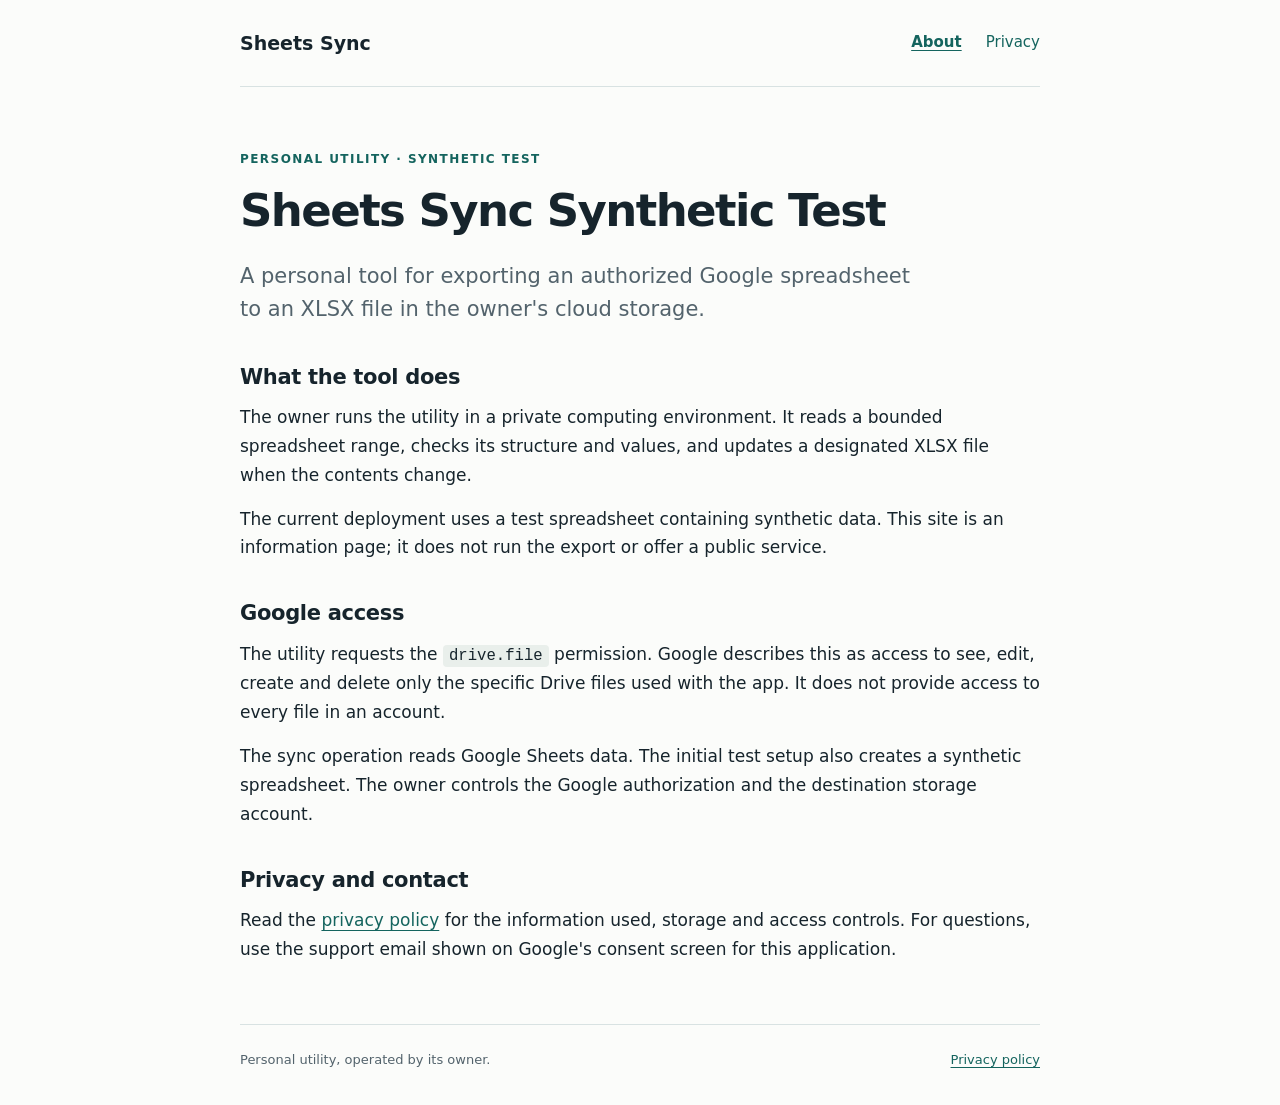
==== index.html @ e842ac77 "Add static information and privacy pages Personal utility information only. No runtime implementatio" ====
<!doctype html>
<html lang="en">
<head>
  <meta charset="utf-8">
  <meta name="viewport" content="width=device-width, initial-scale=1">
  <meta name="robots" content="noindex, nofollow">
  <meta name="description" content="Information about a personal Google Sheets export utility.">
  <title>Sheets Sync Synthetic Test</title>
  <link rel="stylesheet" href="styles.css">
</head>
<body>
  <header class="site-header"><a class="wordmark" href="index.html">Sheets Sync</a><nav aria-label="Main navigation"><a aria-current="page" href="index.html">About</a><a href="privacy.html">Privacy</a></nav></header>
  <main>
    <p class="eyebrow">Personal utility · Synthetic test</p>
    <h1>Sheets Sync Synthetic Test</h1>
    <p class="lead">A personal tool for exporting an authorized Google spreadsheet to an XLSX file in the owner's cloud storage.</p>
    <section aria-labelledby="purpose"><h2 id="purpose">What the tool does</h2><p>The owner runs the utility in a private computing environment. It reads a bounded spreadsheet range, checks its structure and values, and updates a designated XLSX file when the contents change.</p><p>The current deployment uses a test spreadsheet containing synthetic data. This site is an information page; it does not run the export or offer a public service.</p></section>
    <section aria-labelledby="access"><h2 id="access">Google access</h2><p>The utility requests the <code>drive.file</code> permission. Google describes this as access to see, edit, create and delete only the specific Drive files used with the app. It does not provide access to every file in an account.</p><p>The sync operation reads Google Sheets data. The initial test setup also creates a synthetic spreadsheet. The owner controls the Google authorization and the destination storage account.</p></section>
    <section aria-labelledby="contact"><h2 id="contact">Privacy and contact</h2><p>Read the <a href="privacy.html">privacy policy</a> for the information used, storage and access controls. For questions, use the support email shown on Google's consent screen for this application.</p></section>
  </main>
  <footer><span>Personal utility, operated by its owner.</span><a href="privacy.html">Privacy policy</a></footer>
</body>
</html>
---- styles.css ----
:root{color-scheme:light;--ink:#16242c;--muted:#53636c;--line:#d8e2e2;--accent:#14645e;--paper:#fbfcfa}
*{box-sizing:border-box}body{margin:0;background:var(--paper);color:var(--ink);font:17px/1.7 system-ui,-apple-system,BlinkMacSystemFont,"Segoe UI",sans-serif}a{color:var(--accent);text-underline-offset:.22em}a:hover{text-decoration-thickness:2px}a:focus-visible{outline:3px solid #dc9a33;outline-offset:5px}.site-header,main,footer{width:min(800px,calc(100% - 48px));margin-inline:auto}.site-header{display:flex;align-items:center;justify-content:space-between;gap:24px;padding:27px 0;border-bottom:1px solid var(--line)}.wordmark{font-size:19px;font-weight:750;text-decoration:none;color:var(--ink)}nav{display:flex;gap:24px}nav a{text-decoration:none;font-size:15px}nav [aria-current=page]{font-weight:700;text-decoration:underline}main{padding:62px 0 45px}.eyebrow{margin:0 0 15px;color:var(--accent);font-weight:700;font-size:12px;letter-spacing:.12em;text-transform:uppercase}h1{font-size:clamp(32px,5vw,45px);line-height:1.15;letter-spacing:-.035em;max-width:690px;margin:0 0 24px}.lead{font-size:21px;line-height:1.55;max-width:680px;color:var(--muted);margin:0 0 25px}section{margin-top:38px}h2{font-size:21px;line-height:1.3;letter-spacing:-.015em;margin:0 0 12px}p{margin:0 0 15px}code{background:#e9efeb;border-radius:4px;padding:2px 6px;font-size:.92em}.date{font-size:14px;color:var(--muted)}footer{display:flex;justify-content:space-between;gap:20px;border-top:1px solid var(--line);padding:24px 0 35px;font-size:13px;color:var(--muted)}@media(max-width:520px){.site-header,main,footer{width:calc(100% - 36px)}main{padding-top:40px}footer{flex-direction:column;gap:7px}.lead{font-size:19px}section{margin-top:30px}}
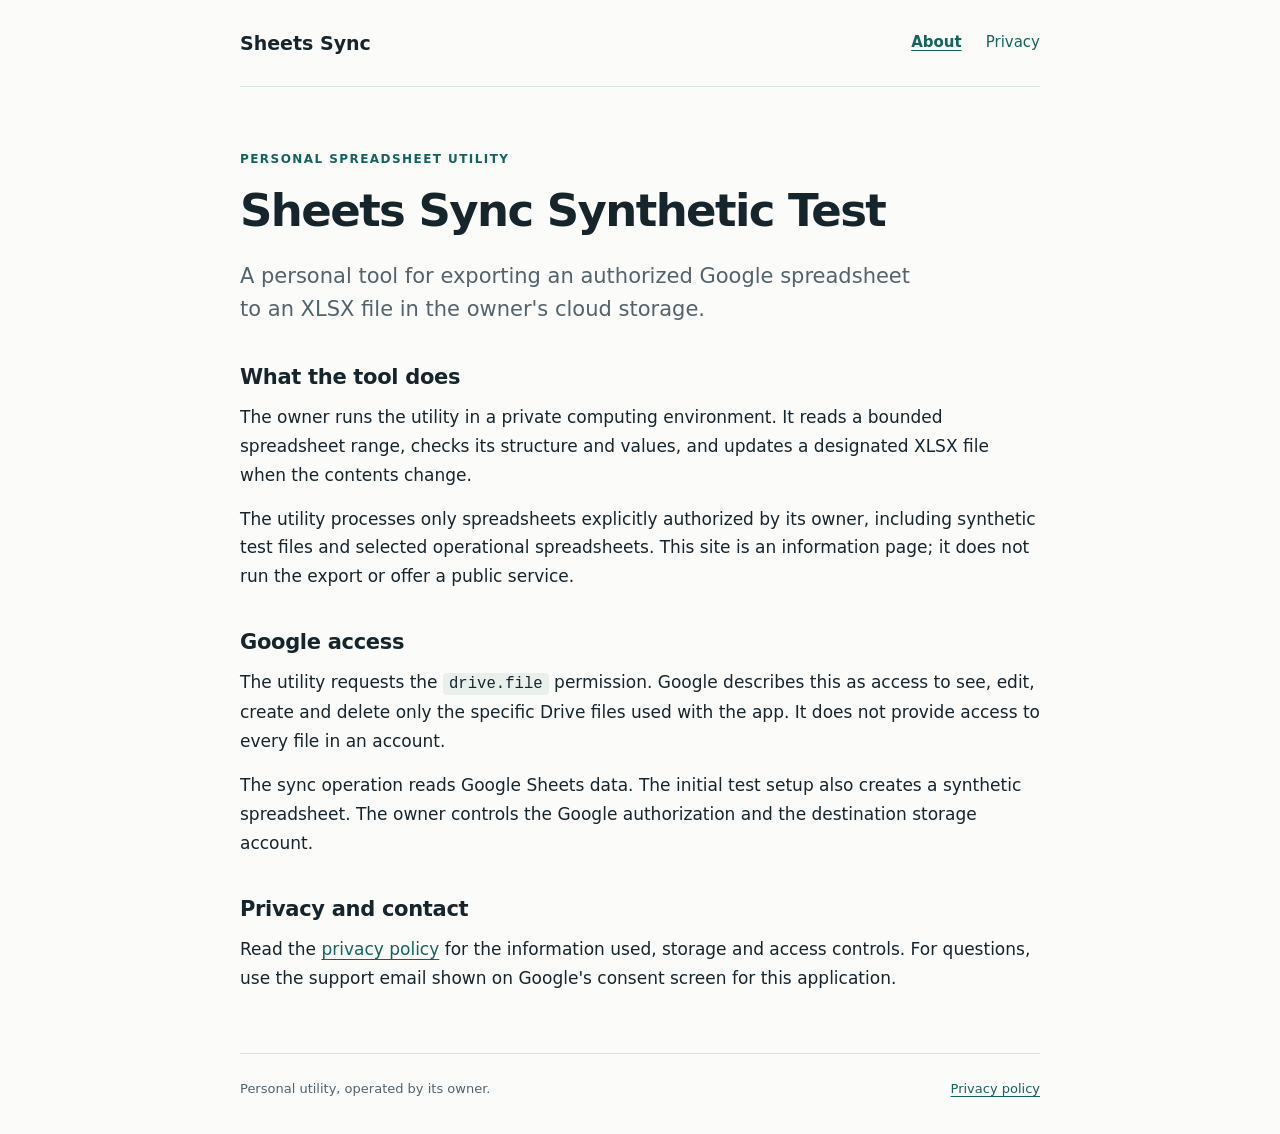
==== commit 46fbdb25: "Clarify owner-authorized spreadsheet sources Update generic information and privacy wording for expl" ====
--- a/index.html
+++ b/index.html
@@ -11,10 +11,10 @@
 <body>
   <header class="site-header"><a class="wordmark" href="index.html">Sheets Sync</a><nav aria-label="Main navigation"><a aria-current="page" href="index.html">About</a><a href="privacy.html">Privacy</a></nav></header>
   <main>
-    <p class="eyebrow">Personal utility · Synthetic test</p>
+    <p class="eyebrow">Personal spreadsheet utility</p>
     <h1>Sheets Sync Synthetic Test</h1>
     <p class="lead">A personal tool for exporting an authorized Google spreadsheet to an XLSX file in the owner's cloud storage.</p>
-    <section aria-labelledby="purpose"><h2 id="purpose">What the tool does</h2><p>The owner runs the utility in a private computing environment. It reads a bounded spreadsheet range, checks its structure and values, and updates a designated XLSX file when the contents change.</p><p>The current deployment uses a test spreadsheet containing synthetic data. This site is an information page; it does not run the export or offer a public service.</p></section>
+    <section aria-labelledby="purpose"><h2 id="purpose">What the tool does</h2><p>The owner runs the utility in a private computing environment. It reads a bounded spreadsheet range, checks its structure and values, and updates a designated XLSX file when the contents change.</p><p>The utility processes only spreadsheets explicitly authorized by its owner, including synthetic test files and selected operational spreadsheets. This site is an information page; it does not run the export or offer a public service.</p></section>
     <section aria-labelledby="access"><h2 id="access">Google access</h2><p>The utility requests the <code>drive.file</code> permission. Google describes this as access to see, edit, create and delete only the specific Drive files used with the app. It does not provide access to every file in an account.</p><p>The sync operation reads Google Sheets data. The initial test setup also creates a synthetic spreadsheet. The owner controls the Google authorization and the destination storage account.</p></section>
     <section aria-labelledby="contact"><h2 id="contact">Privacy and contact</h2><p>Read the <a href="privacy.html">privacy policy</a> for the information used, storage and access controls. For questions, use the support email shown on Google's consent screen for this application.</p></section>
   </main>
